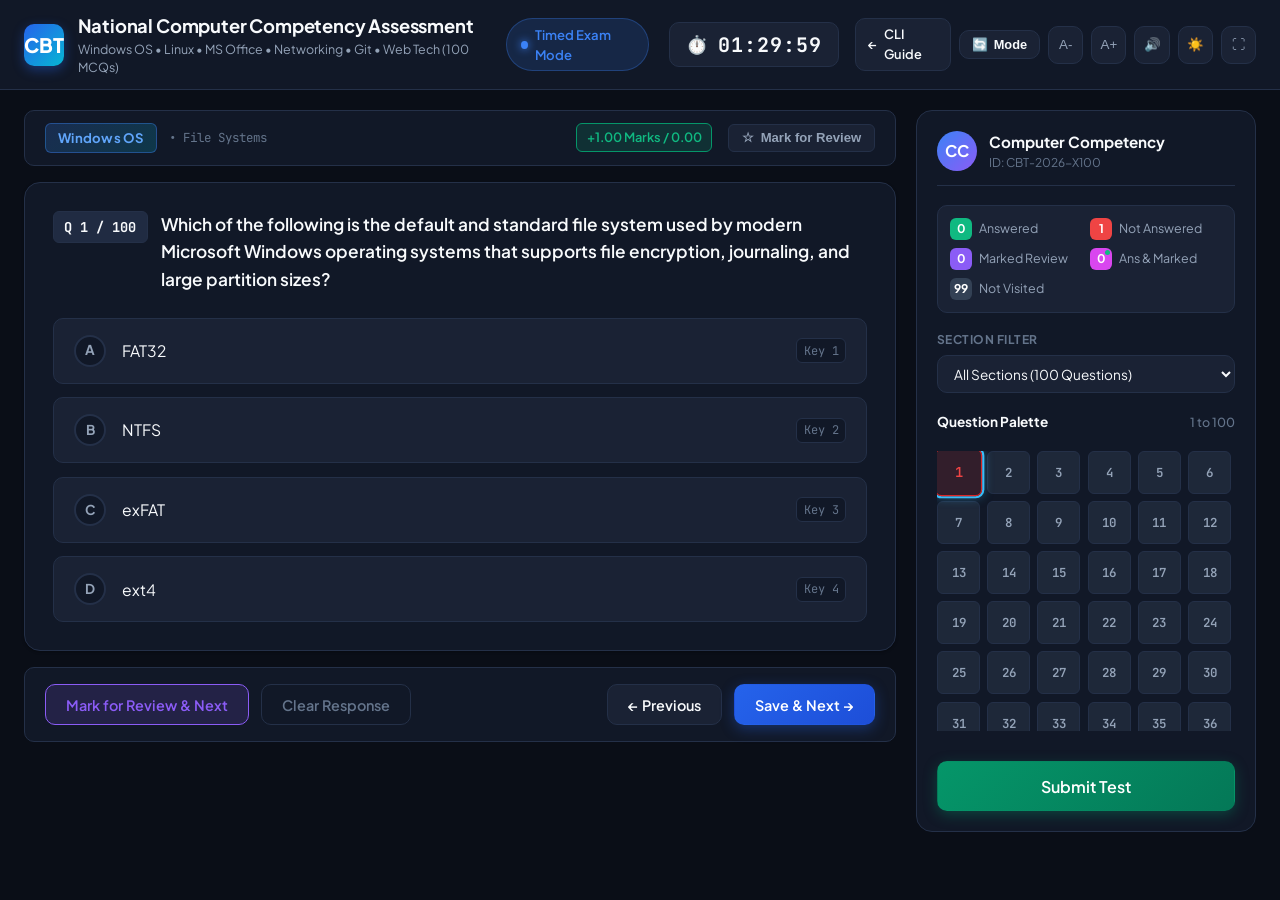
==== cbt/index.html @ 3894c810 "Add 100-MCQ Computer-Based Test (CBT) covering Windows, Linux, MS Office, Networking, Git, HTML & CS" ====
<!DOCTYPE html>
<html lang="en">
<head>
  <meta charset="UTF-8">
  <meta name="viewport" content="width=device-width, initial-scale=1.0">
  <meta name="description" content="Computer Based Test (CBT) Assessment covering Windows OS, Linux OS, MS Office (Word, Excel, PowerPoint), Internet Theory, Git, HTML, and CSS. 100 Comprehensive MCQs.">
  <meta name="keywords" content="Computer Based Test, CBT, Windows OS, Linux, MS Word, MS Excel, MS PowerPoint, Internet Theory, Git, HTML, CSS, Multiple Choice Questions">
  <title>National Computer Competency Assessment - 100 MCQ CBT</title>
  <link rel="stylesheet" href="styles.css">
</head>
<body>
  <div class="app-container">
    <!-- Top Examination Header -->
    <header class="cbt-header">
      <div class="brand-section">
        <div class="brand-logo" aria-hidden="true">CBT</div>
        <div class="brand-text">
          <h1>National Computer Competency Assessment</h1>
          <p>Windows OS • Linux • MS Office • Networking • Git • Web Tech (100 MCQs)</p>
        </div>
      </div>

      <div class="header-center-info">
        <div class="mode-badge" id="mode-badge">
          <span class="dot"></span>
          <span id="mode-badge-text">Timed Exam Mode</span>
        </div>

        <div class="timer-card" id="timer-card" title="Time Remaining">
          <span class="timer-icon" aria-hidden="true">⏱️</span>
          <span class="timer-digits" id="timer-display">01:30:00</span>
        </div>
      </div>

      <div class="header-controls">
        <a href="../" class="btn-sm-text" title="Return to Windows CLI Guide" style="text-decoration: none; color: inherit;">
          <span>←</span> CLI Guide
        </a>
        <button type="button" class="btn-sm-text" id="btn-toggle-mode" title="Switch between Timed Exam and Practice Mode">
          <span>🔄</span> Mode
        </button>
        <button type="button" class="btn-icon" id="btn-font-dec" title="Decrease Font Size" aria-label="Decrease Font Size">A-</button>
        <button type="button" class="btn-icon" id="btn-font-inc" title="Increase Font Size" aria-label="Increase Font Size">A+</button>
        <button type="button" class="btn-icon" id="btn-sound-toggle" title="Toggle Sound Feedback" aria-label="Toggle Sound Feedback">🔊</button>
        <button type="button" class="btn-icon" id="btn-theme-toggle" title="Toggle Dark/Light Theme" aria-label="Toggle Dark/Light Theme">☀️</button>
        <button type="button" class="btn-icon" id="btn-fullscreen" title="Toggle Fullscreen" aria-label="Toggle Fullscreen">⛶</button>
      </div>
    </header>

    <!-- Main Active Test Arena -->
    <main class="cbt-main-content">
      <!-- Left Column: Question Arena -->
      <section class="question-stage" id="question-stage" aria-label="Question Content">
        <!-- Question Meta Information Bar -->
        <div class="question-meta-bar">
          <div class="meta-left">
            <span class="category-tag" id="category-tag">Windows OS</span>
            <span class="subtopic-tag" id="subtopic-tag">• File Systems</span>
          </div>
          <div class="meta-right">
            <span class="marks-badge" id="marks-badge">+1.00 Marks / 0.00</span>
            <button type="button" class="btn-flag" id="btn-flag">
              <span>☆</span> Mark for Review
            </button>
          </div>
        </div>

        <!-- Question Content Card -->
        <article class="question-card">
          <div class="question-header">
            <span class="question-index-pill" id="question-number-tag">Q 1 / 100</span>
            <div class="question-text" id="question-text">
              Loading assessment question...
            </div>
          </div>

          <!-- Multiple Choice Options List -->
          <div class="options-list" id="options-container">
            <!-- Dynamic option items will be rendered here -->
          </div>

          <!-- Practice Mode Real-time Feedback & Explanation -->
          <div class="practice-explanation-card" id="practice-explanation-card">
            <div class="explanation-header">
              <h4><span>💡</span> Instant Solution & Analysis</h4>
            </div>
            <div class="explanation-body" id="practice-explanation-text"></div>
          </div>
        </article>

        <!-- Action Control Buttons -->
        <nav class="action-controls-bar" aria-label="Test Actions">
          <div class="action-left">
            <button type="button" class="btn btn-review" id="btn-review" title="Flag this question for later review and proceed to next">
              Mark for Review & Next
            </button>
            <button type="button" class="btn btn-clear" id="btn-clear" title="Clear your selected answer for this question">
              Clear Response
            </button>
          </div>

          <div class="action-right">
            <button type="button" class="btn btn-secondary" id="btn-prev" title="Go to previous question (Shortcut: P or Left Arrow)">
              ← Previous
            </button>
            <button type="button" class="btn btn-primary" id="btn-next" title="Save response and proceed to next question (Shortcut: Enter or N)">
              Save & Next →
            </button>
          </div>
        </nav>
      </section>

      <!-- Right Column: Navigation Palette & Question Matrix -->
      <aside class="sidebar-palette" aria-label="Question Navigation Matrix">
        <div class="palette-panel">
          <!-- Candidate Header -->
          <div class="candidate-card">
            <div class="candidate-avatar">CC</div>
            <div class="candidate-info">
              <h3>Computer Competency</h3>
              <p>ID: CBT-2026-X100</p>
            </div>
          </div>

          <!-- Legend Matrix -->
          <div class="legend-grid">
            <div class="legend-item">
              <span class="legend-badge answered" id="count-answered">0</span>
              <span>Answered</span>
            </div>
            <div class="legend-item">
              <span class="legend-badge not-answered" id="count-not-answered">0</span>
              <span>Not Answered</span>
            </div>
            <div class="legend-item">
              <span class="legend-badge marked" id="count-marked">0</span>
              <span>Marked Review</span>
            </div>
            <div class="legend-item">
              <span class="legend-badge marked-answered" id="count-marked-answered">0</span>
              <span>Ans & Marked</span>
            </div>
            <div class="legend-item" style="grid-column: span 2;">
              <span class="legend-badge not-visited" id="count-not-visited">100</span>
              <span>Not Visited</span>
            </div>
          </div>

          <!-- Category Filter Dropdown -->
          <div class="palette-filter-section">
            <label for="category-filter-select">Section Filter</label>
            <select id="category-filter-select" class="category-filter-select">
              <option value="ALL">All Sections (100 Questions)</option>
              <option value="Windows OS">Windows OS (12)</option>
              <option value="Linux OS">Linux OS (13)</option>
              <option value="MS Word">MS Word (8)</option>
              <option value="MS Excel">MS Excel (9)</option>
              <option value="MS PowerPoint">MS PowerPoint (8)</option>
              <option value="Internet Theory">Internet Theory & Networking (15)</option>
              <option value="Git">Git Version Control (15)</option>
              <option value="HTML">HTML (10)</option>
              <option value="CSS">CSS (10)</option>
            </select>
          </div>

          <!-- Question Grid Matrix Header -->
          <div class="palette-grid-header">
            <h4>Question Palette</h4>
            <span>1 to 100</span>
          </div>

          <!-- 100 Question Grid -->
          <div class="questions-matrix" id="questions-matrix" role="navigation" aria-label="Question Matrix">
            <!-- Buttons 1 to 100 generated by JavaScript -->
          </div>

          <!-- Final Submit Test Button -->
          <button type="button" class="btn btn-submit-exam" id="btn-submit-test">
            Submit Test
          </button>
        </div>
      </aside>
    </main>

    <!-- Confirmation Modal Before Final Submission -->
    <div class="modal-overlay" id="submit-modal" role="dialog" aria-modal="true" aria-labelledby="modal-title">
      <div class="modal-card">
        <div class="modal-header">
          <h2 id="modal-title">Confirm Final Submission</h2>
          <p>Please review your question tally before concluding the examination.</p>
        </div>

        <div class="modal-summary-grid">
          <div class="summary-stat-box">
            <span>Answered:</span>
            <strong style="color: var(--status-answered);" id="modal-answered">0</strong>
          </div>
          <div class="summary-stat-box">
            <span>Not Answered:</span>
            <strong style="color: var(--status-not-answered);" id="modal-not-answered">0</strong>
          </div>
          <div class="summary-stat-box">
            <span>Marked for Review:</span>
            <strong style="color: var(--status-marked);" id="modal-marked">0</strong>
          </div>
          <div class="summary-stat-box">
            <span>Not Visited:</span>
            <strong style="color: var(--text-muted);" id="modal-not-visited">0</strong>
          </div>
        </div>

        <p style="font-size: 0.85rem; color: var(--text-secondary);">
          Once submitted, your responses will be evaluated and an instant scorecard along with complete solutions will be generated.
        </p>

        <div class="modal-actions">
          <button type="button" class="btn btn-secondary" id="btn-cancel-submit">Return to Test</button>
          <button type="button" class="btn btn-primary" id="btn-confirm-submit">Confirm & Submit</button>
        </div>
      </div>
    </div>

    <!-- Post-Submission Results & Detailed Analytics View -->
    <section class="results-container" id="results-container" aria-label="Examination Results">
      <!-- Top Hero Score Card -->
      <div class="score-hero-card">
        <div class="score-left">
          <h2>Examination Performance Report</h2>
          <p style="color: var(--text-secondary); margin-top: 0.25rem;">
            Computer Competency 100-Question Standard Assessment
          </p>
          <span class="score-badge-status pass" id="score-badge">PASSED</span>
        </div>
        <div class="score-display-radial">
          <span class="score-number" id="score-number">0</span>
          <span class="score-total">OUT OF 100</span>
        </div>
      </div>

      <!-- Quick Metrics Grid -->
      <div class="metrics-row">
        <div class="metric-card">
          <span class="metric-label">Accuracy Rate</span>
          <span class="metric-val" id="accuracy-val">0%</span>
        </div>
        <div class="metric-card">
          <span class="metric-label">Total Attempted</span>
          <span class="metric-val" id="attempted-val">0 / 100</span>
        </div>
        <div class="metric-card">
          <span class="metric-label">Time Elapsed</span>
          <span class="metric-val" id="time-spent-val">00m 00s</span>
        </div>
        <div class="metric-card">
          <span class="metric-label">Passing Standard</span>
          <span class="metric-val" style="color: var(--status-answered);">60% (60 Marks)</span>
        </div>
      </div>

      <!-- Category Performance Breakdown -->
      <div class="category-breakdown-card">
        <h3 class="section-title">Topic-Wise Proficiency Breakdown</h3>
        <div class="categories-bar-list" id="category-progress-list">
          <!-- Dynamic category bars -->
        </div>
      </div>

      <!-- Detailed Review of All 100 Questions -->
      <div class="review-arena">
        <div class="review-toolbar">
          <h3 class="section-title">Comprehensive Question Analysis & Answer Key</h3>
          <div class="review-filters">
            <button type="button" class="filter-chip active" data-filter="ALL">All (100)</button>
            <button type="button" class="filter-chip" data-filter="CORRECT">Correct</button>
            <button type="button" class="filter-chip" data-filter="INCORRECT">Incorrect</button>
            <button type="button" class="filter-chip" data-filter="UNATTEMPTED">Unattempted</button>
            <button type="button" class="filter-chip" data-filter="FLAGGED">Flagged</button>
          </div>
        </div>

        <div style="display: flex; gap: 0.75rem; flex-wrap: wrap;">
          <button type="button" class="btn btn-primary" id="btn-print-report">
            <span>🖨️</span> Print / Save PDF Scorecard
          </button>
          <button type="button" class="btn btn-secondary" id="btn-export-json">
            <span>📥</span> Export Results JSON
          </button>
          <button type="button" class="btn btn-secondary" id="btn-retake">
            <span>🔄</span> Retake Test
          </button>
        </div>

        <!-- Rendered list of review cards -->
        <div style="display: flex; flex-direction: column; gap: 1rem;" id="review-list"></div>
      </div>
    </section>
  </div>

  <!-- Load Questions Dataset and App Engine -->
  <script src="questions.js"></script>
  <script src="app.js"></script>
</body>
</html>
---- cbt/styles.css ----
/* =====================================================================
   Computer-Based Test (CBT) Engine - Comprehensive Design System
   Modern Sleek Aesthetic (Dark Mode Default + High Contrast Light Mode)
   ===================================================================== */

@import url('https://fonts.googleapis.com/css2?family=Plus+Jakarta+Sans:wght@400;500;600;700;800&family=JetBrains+Mono:wght@400;500;600&display=swap');

:root {
  /* Color Palette - Premium Slate & Electric Cyan / Indigo */
  --bg-primary: #0a0e17;
  --bg-secondary: #111827;
  --bg-tertiary: #1a2234;
  --bg-elevated: #202b42;
  --bg-card: rgba(22, 31, 48, 0.75);
  
  --border-subtle: #243048;
  --border-focus: #3b82f6;
  --border-active: #60a5fa;

  --text-primary: #f8fafc;
  --text-secondary: #94a3b8;
  --text-muted: #64748b;

  --accent-primary: #3b82f6;
  --accent-primary-hover: #2563eb;
  --accent-primary-light: rgba(59, 130, 246, 0.15);

  --accent-cyan: #06b6d4;
  --accent-cyan-light: rgba(6, 182, 212, 0.15);

  /* Status Colors (CBT Standard Matrix) */
  --status-answered: #10b981;
  --status-answered-bg: rgba(16, 185, 129, 0.15);
  --status-answered-border: #059669;

  --status-not-answered: #ef4444;
  --status-not-answered-bg: rgba(239, 68, 68, 0.15);
  --status-not-answered-border: #dc2626;

  --status-marked: #8b5cf6;
  --status-marked-bg: rgba(139, 92, 246, 0.15);
  --status-marked-border: #7c3aed;

  --status-marked-answered: #d946ef;
  --status-marked-answered-bg: rgba(217, 70, 239, 0.15);

  --status-not-visited: #334155;
  --status-not-visited-bg: rgba(51, 65, 85, 0.4);

  --font-main: 'Plus Jakarta Sans', -apple-system, BlinkMacSystemFont, 'Segoe UI', Roboto, sans-serif;
  --font-mono: 'JetBrains Mono', monospace;

  --shadow-sm: 0 1px 3px rgba(0, 0, 0, 0.3);
  --shadow-md: 0 4px 12px rgba(0, 0, 0, 0.4);
  --shadow-lg: 0 12px 30px rgba(0, 0, 0, 0.5);
  --shadow-glow: 0 0 20px rgba(59, 130, 246, 0.35);

  --radius-sm: 6px;
  --radius-md: 10px;
  --radius-lg: 16px;
  --radius-full: 9999px;
  
  --transition: all 0.2s cubic-bezier(0.16, 1, 0.3, 1);
  --font-scale: 1;
}

/* Light Theme Variables */
body.light-theme {
  --bg-primary: #f8fafc;
  --bg-secondary: #ffffff;
  --bg-tertiary: #f1f5f9;
  --bg-elevated: #e2e8f0;
  --bg-card: rgba(255, 255, 255, 0.88);
  
  --border-subtle: #cbd5e1;
  --border-focus: #2563eb;
  --border-active: #1d4ed8;

  --text-primary: #0f172a;
  --text-secondary: #475569;
  --text-muted: #64748b;

  --accent-primary: #2563eb;
  --accent-primary-hover: #1d4ed8;
  --accent-primary-light: rgba(37, 99, 235, 0.1);

  --status-answered: #059669;
  --status-answered-bg: #d1fae5;
  --status-answered-border: #10b981;

  --status-not-answered: #dc2626;
  --status-not-answered-bg: #fee2e2;
  --status-not-answered-border: #ef4444;

  --status-marked: #7c3aed;
  --status-marked-bg: #ede9fe;
  --status-marked-border: #8b5cf6;

  --status-marked-answered: #c026d3;
  --status-marked-answered-bg: #fae8ff;

  --status-not-visited: #94a3b8;
  --status-not-visited-bg: #e2e8f0;

  --shadow-sm: 0 1px 3px rgba(0, 0, 0, 0.08);
  --shadow-md: 0 4px 12px rgba(0, 0, 0, 0.08);
  --shadow-lg: 0 12px 30px rgba(0, 0, 0, 0.12);
  --shadow-glow: 0 0 20px rgba(37, 99, 235, 0.15);
}

/* Base Styles */
* {
  box-sizing: border-box;
  margin: 0;
  padding: 0;
  -webkit-font-smoothing: antialiased;
}

body {
  font-family: var(--font-main);
  background-color: var(--bg-primary);
  color: var(--text-primary);
  min-height: 100vh;
  display: flex;
  flex-direction: column;
  line-height: 1.5;
  overflow-x: hidden;
  transition: background-color 0.3s ease, color 0.3s ease;
}

/* Container */
.app-container {
  display: flex;
  flex-direction: column;
  min-height: 100vh;
}

/* Header */
.cbt-header {
  position: sticky;
  top: 0;
  z-index: 100;
  background-color: var(--bg-secondary);
  border-bottom: 1px solid var(--border-subtle);
  backdrop-filter: blur(12px);
  padding: 0.75rem 1.5rem;
  display: flex;
  justify-content: space-between;
  align-items: center;
  gap: 1rem;
}

.brand-section {
  display: flex;
  align-items: center;
  gap: 0.85rem;
}

.brand-logo {
  width: 42px;
  height: 42px;
  border-radius: var(--radius-md);
  background: linear-gradient(135deg, #2563eb, #06b6d4);
  display: flex;
  align-items: center;
  justify-content: center;
  color: #fff;
  font-weight: 800;
  font-size: 1.25rem;
  box-shadow: 0 4px 12px rgba(37, 99, 235, 0.4);
}

.brand-text h1 {
  font-size: 1.15rem;
  font-weight: 700;
  color: var(--text-primary);
  letter-spacing: -0.01em;
}

.brand-text p {
  font-size: 0.78rem;
  color: var(--text-secondary);
}

.header-center-info {
  display: flex;
  align-items: center;
  gap: 1.25rem;
}

.mode-badge {
  display: inline-flex;
  align-items: center;
  gap: 0.45rem;
  background-color: var(--accent-primary-light);
  color: var(--accent-primary);
  padding: 0.35rem 0.85rem;
  border-radius: var(--radius-full);
  font-size: 0.82rem;
  font-weight: 600;
  border: 1px solid rgba(59, 130, 246, 0.3);
}

.mode-badge .dot {
  width: 8px;
  height: 8px;
  border-radius: 50%;
  background-color: var(--accent-primary);
  box-shadow: 0 0 8px var(--accent-primary);
  animation: pulse-dot 2s infinite ease-in-out;
}

@keyframes pulse-dot {
  0%, 100% { opacity: 1; transform: scale(1); }
  50% { opacity: 0.4; transform: scale(0.85); }
}

.timer-card {
  display: flex;
  align-items: center;
  gap: 0.65rem;
  background-color: var(--bg-tertiary);
  border: 1px solid var(--border-subtle);
  padding: 0.4rem 1rem;
  border-radius: var(--radius-md);
}

.timer-card.warning {
  border-color: #ef4444;
  background-color: rgba(239, 68, 68, 0.15);
  animation: pulse-border 1.5s infinite;
}

@keyframes pulse-border {
  0%, 100% { border-color: #ef4444; }
  50% { border-color: transparent; }
}

.timer-icon {
  font-size: 1.1rem;
}

.timer-digits {
  font-family: var(--font-mono);
  font-size: 1.25rem;
  font-weight: 700;
  letter-spacing: 0.05em;
  color: var(--text-primary);
}

.timer-card.warning .timer-digits {
  color: #f87171;
}

.header-controls {
  display: flex;
  align-items: center;
  gap: 0.5rem;
}

.btn-icon {
  width: 38px;
  height: 38px;
  border-radius: var(--radius-md);
  border: 1px solid var(--border-subtle);
  background-color: var(--bg-tertiary);
  color: var(--text-secondary);
  display: flex;
  align-items: center;
  justify-content: center;
  cursor: pointer;
  transition: var(--transition);
}

.btn-icon:hover {
  background-color: var(--bg-elevated);
  color: var(--text-primary);
  border-color: var(--border-focus);
}

.btn-sm-text {
  padding: 0.4rem 0.75rem;
  border-radius: var(--radius-md);
  border: 1px solid var(--border-subtle);
  background-color: var(--bg-tertiary);
  color: var(--text-primary);
  font-size: 0.8rem;
  font-weight: 600;
  cursor: pointer;
  display: inline-flex;
  align-items: center;
  gap: 0.35rem;
  transition: var(--transition);
}

.btn-sm-text:hover {
  background-color: var(--bg-elevated);
  border-color: var(--border-focus);
}

/* Main CBT Layout Grid */
.cbt-main-content {
  flex: 1;
  display: grid;
  grid-template-columns: 1fr 340px;
  gap: 1.25rem;
  padding: 1.25rem 1.5rem;
  max-width: 1700px;
  width: 100%;
  margin: 0 auto;
}

/* Central Stage - Question Arena */
.question-stage {
  display: flex;
  flex-direction: column;
  gap: 1rem;
}

/* Top Meta Bar */
.question-meta-bar {
  display: flex;
  align-items: center;
  justify-content: space-between;
  background-color: var(--bg-secondary);
  border: 1px solid var(--border-subtle);
  border-radius: var(--radius-md);
  padding: 0.75rem 1.25rem;
}

.meta-left {
  display: flex;
  align-items: center;
  gap: 0.75rem;
}

.category-tag {
  background: linear-gradient(135deg, rgba(59, 130, 246, 0.2), rgba(6, 182, 212, 0.2));
  border: 1px solid rgba(59, 130, 246, 0.4);
  color: #60a5fa;
  font-size: 0.82rem;
  font-weight: 700;
  padding: 0.25rem 0.75rem;
  border-radius: var(--radius-sm);
  letter-spacing: 0.02em;
}

.subtopic-tag {
  font-size: 0.78rem;
  color: var(--text-muted);
  font-family: var(--font-mono);
}

.meta-right {
  display: flex;
  align-items: center;
  gap: 1rem;
}

.marks-badge {
  font-size: 0.8rem;
  font-weight: 600;
  color: var(--status-answered);
  background-color: var(--status-answered-bg);
  padding: 0.25rem 0.6rem;
  border-radius: var(--radius-sm);
  border: 1px solid var(--status-answered-border);
}

.btn-flag {
  display: inline-flex;
  align-items: center;
  gap: 0.4rem;
  font-size: 0.82rem;
  font-weight: 600;
  padding: 0.35rem 0.8rem;
  border-radius: var(--radius-sm);
  border: 1px solid var(--border-subtle);
  background-color: var(--bg-tertiary);
  color: var(--text-secondary);
  cursor: pointer;
  transition: var(--transition);
}

.btn-flag:hover {
  background-color: var(--bg-elevated);
  color: var(--text-primary);
}

.btn-flag.active {
  background-color: var(--status-marked-bg);
  color: var(--status-marked);
  border-color: var(--status-marked);
}

/* Question Content Card */
.question-card {
  background-color: var(--bg-secondary);
  border: 1px solid var(--border-subtle);
  border-radius: var(--radius-lg);
  padding: 1.75rem;
  display: flex;
  flex-direction: column;
  gap: 1.5rem;
  box-shadow: var(--shadow-sm);
}

.question-header {
  display: flex;
  align-items: flex-start;
  gap: 0.85rem;
}

.question-index-pill {
  font-family: var(--font-mono);
  font-size: 0.85rem;
  font-weight: 700;
  padding: 0.3rem 0.65rem;
  background-color: var(--bg-elevated);
  color: var(--text-primary);
  border-radius: var(--radius-sm);
  border: 1px solid var(--border-subtle);
  white-space: nowrap;
}

.question-text {
  font-size: calc(1.08rem * var(--font-scale));
  font-weight: 600;
  color: var(--text-primary);
  line-height: 1.6;
}

/* Options Matrix */
.options-list {
  display: flex;
  flex-direction: column;
  gap: 0.85rem;
}

.option-item {
  display: flex;
  align-items: center;
  gap: 1rem;
  padding: 1rem 1.25rem;
  background-color: var(--bg-tertiary);
  border: 1.5px solid var(--border-subtle);
  border-radius: var(--radius-md);
  cursor: pointer;
  transition: var(--transition);
  position: relative;
  user-select: none;
}

.option-item:hover {
  background-color: var(--bg-elevated);
  border-color: var(--accent-primary);
  transform: translateY(-1px);
}

.option-item.selected {
  background-color: var(--accent-primary-light);
  border-color: var(--accent-primary);
  box-shadow: 0 0 0 1px var(--accent-primary);
}

.option-marker {
  width: 32px;
  height: 32px;
  border-radius: 50%;
  border: 2px solid var(--border-subtle);
  display: flex;
  align-items: center;
  justify-content: center;
  font-size: 0.85rem;
  font-weight: 700;
  color: var(--text-secondary);
  background-color: var(--bg-secondary);
  transition: var(--transition);
  flex-shrink: 0;
}

.option-item:hover .option-marker {
  border-color: var(--accent-primary);
  color: var(--accent-primary);
}

.option-item.selected .option-marker {
  background-color: var(--accent-primary);
  border-color: var(--accent-primary);
  color: #ffffff;
}

.option-label-text {
  font-size: calc(0.98rem * var(--font-scale));
  color: var(--text-primary);
  line-height: 1.5;
  flex: 1;
}

.option-key-hint {
  font-family: var(--font-mono);
  font-size: 0.75rem;
  color: var(--text-muted);
  border: 1px solid var(--border-subtle);
  padding: 0.15rem 0.4rem;
  border-radius: var(--radius-sm);
  background-color: var(--bg-secondary);
}

/* Practice Mode Explanation Box */
.practice-explanation-card {
  margin-top: 0.5rem;
  padding: 1.25rem;
  border-radius: var(--radius-md);
  background-color: var(--bg-tertiary);
  border: 1px solid var(--border-subtle);
  display: none;
}

.practice-explanation-card.active {
  display: block;
  animation: fadeIn 0.3s ease;
}

@keyframes fadeIn {
  from { opacity: 0; transform: translateY(6px); }
  to { opacity: 1; transform: translateY(0); }
}

.explanation-header {
  display: flex;
  align-items: center;
  justify-content: space-between;
  margin-bottom: 0.65rem;
}

.explanation-header h4 {
  font-size: 0.95rem;
  font-weight: 700;
  display: flex;
  align-items: center;
  gap: 0.45rem;
}

.explanation-header .correct-indicator {
  color: var(--status-answered);
}

.explanation-body {
  font-size: 0.9rem;
  color: var(--text-secondary);
  line-height: 1.6;
}

/* Action Control Bar */
.action-controls-bar {
  display: flex;
  align-items: center;
  justify-content: space-between;
  background-color: var(--bg-secondary);
  border: 1px solid var(--border-subtle);
  border-radius: var(--radius-md);
  padding: 1rem 1.25rem;
  gap: 1rem;
  flex-wrap: wrap;
}

.action-left {
  display: flex;
  gap: 0.75rem;
}

.action-right {
  display: flex;
  gap: 0.75rem;
}

.btn {
  display: inline-flex;
  align-items: center;
  justify-content: center;
  gap: 0.5rem;
  font-family: var(--font-main);
  font-size: 0.9rem;
  font-weight: 600;
  padding: 0.65rem 1.25rem;
  border-radius: var(--radius-md);
  cursor: pointer;
  transition: var(--transition);
  border: 1px solid transparent;
  user-select: none;
}

.btn-secondary {
  background-color: var(--bg-tertiary);
  border-color: var(--border-subtle);
  color: var(--text-primary);
}

.btn-secondary:hover {
  background-color: var(--bg-elevated);
  border-color: var(--border-focus);
}

.btn-review {
  background-color: var(--status-marked-bg);
  border-color: var(--status-marked);
  color: var(--status-marked);
}

.btn-review:hover {
  background-color: var(--status-marked);
  color: #fff;
}

.btn-clear {
  background-color: transparent;
  border-color: var(--border-subtle);
  color: var(--text-muted);
}

.btn-clear:hover {
  color: #ef4444;
  border-color: #ef4444;
  background-color: rgba(239, 68, 68, 0.1);
}

.btn-primary {
  background: linear-gradient(135deg, #2563eb, #1d4ed8);
  color: #ffffff;
  box-shadow: 0 4px 14px rgba(37, 99, 235, 0.35);
}

.btn-primary:hover {
  background: linear-gradient(135deg, #1d4ed8, #1e40af);
  box-shadow: 0 6px 18px rgba(37, 99, 235, 0.45);
  transform: translateY(-1px);
}

.btn-submit-exam {
  background: linear-gradient(135deg, #059669, #047857);
  color: #ffffff;
  box-shadow: 0 4px 14px rgba(5, 150, 105, 0.35);
  width: 100%;
  padding: 0.85rem;
  font-size: 1rem;
  margin-top: 0.75rem;
}

.btn-submit-exam:hover {
  background: linear-gradient(135deg, #047857, #065f46);
  transform: translateY(-1px);
  box-shadow: 0 6px 20px rgba(5, 150, 105, 0.45);
}

/* =====================================================================
   Right Sidebar: Question Palette & Tally Matrix
   ===================================================================== */
.sidebar-palette {
  display: flex;
  flex-direction: column;
  gap: 1rem;
}

.palette-panel {
  background-color: var(--bg-secondary);
  border: 1px solid var(--border-subtle);
  border-radius: var(--radius-lg);
  padding: 1.25rem;
  display: flex;
  flex-direction: column;
  gap: 1.15rem;
  position: sticky;
  top: 5rem;
  max-height: calc(100vh - 6.5rem);
  overflow-y: auto;
}

/* Custom Scrollbar */
.palette-panel::-webkit-scrollbar {
  width: 6px;
}
.palette-panel::-webkit-scrollbar-thumb {
  background-color: var(--border-subtle);
  border-radius: var(--radius-full);
}

.candidate-card {
  display: flex;
  align-items: center;
  gap: 0.75rem;
  padding-bottom: 0.85rem;
  border-bottom: 1px solid var(--border-subtle);
}

.candidate-avatar {
  width: 40px;
  height: 40px;
  border-radius: 50%;
  background: linear-gradient(135deg, #3b82f6, #8b5cf6);
  display: flex;
  align-items: center;
  justify-content: center;
  font-weight: 700;
  color: #fff;
  font-size: 1rem;
}

.candidate-info h3 {
  font-size: 0.95rem;
  font-weight: 700;
  color: var(--text-primary);
}

.candidate-info p {
  font-size: 0.75rem;
  color: var(--text-muted);
}

/* Legend Summary Matrix */
.legend-grid {
  display: grid;
  grid-template-columns: 1fr 1fr;
  gap: 0.5rem;
  font-size: 0.78rem;
  padding: 0.75rem;
  background-color: var(--bg-tertiary);
  border-radius: var(--radius-md);
  border: 1px solid var(--border-subtle);
}

.legend-item {
  display: flex;
  align-items: center;
  gap: 0.45rem;
  color: var(--text-secondary);
}

.legend-badge {
  width: 22px;
  height: 22px;
  border-radius: var(--radius-sm);
  display: flex;
  align-items: center;
  justify-content: center;
  font-size: 0.75rem;
  font-weight: 700;
  color: #fff;
  flex-shrink: 0;
}

.legend-badge.answered {
  background-color: var(--status-answered);
}

.legend-badge.not-answered {
  background-color: var(--status-not-answered);
}

.legend-badge.marked {
  background-color: var(--status-marked);
}

.legend-badge.marked-answered {
  background-color: var(--status-marked-answered);
  position: relative;
}
.legend-badge.marked-answered::after {
  content: '';
  position: absolute;
  top: 2px;
  right: 2px;
  width: 5px;
  height: 5px;
  border-radius: 50%;
  background-color: #10b981;
}

.legend-badge.not-visited {
  background-color: var(--status-not-visited);
}

/* Category Filter Dropdown */
.palette-filter-section {
  display: flex;
  flex-direction: column;
  gap: 0.35rem;
}

.palette-filter-section label {
  font-size: 0.75rem;
  font-weight: 700;
  color: var(--text-muted);
  text-transform: uppercase;
  letter-spacing: 0.04em;
}

.category-filter-select {
  width: 100%;
  padding: 0.55rem 0.75rem;
  background-color: var(--bg-tertiary);
  border: 1px solid var(--border-subtle);
  border-radius: var(--radius-md);
  color: var(--text-primary);
  font-family: var(--font-main);
  font-size: 0.85rem;
  outline: none;
  cursor: pointer;
  transition: var(--transition);
}

.category-filter-select:focus {
  border-color: var(--accent-primary);
}

/* 100 Questions Matrix Grid */
.palette-grid-header {
  display: flex;
  align-items: center;
  justify-content: space-between;
  font-size: 0.85rem;
  font-weight: 700;
  color: var(--text-primary);
}

.palette-grid-header span {
  font-size: 0.78rem;
  color: var(--text-muted);
  font-weight: 500;
}

.questions-matrix {
  display: grid;
  grid-template-columns: repeat(6, 1fr);
  gap: 0.45rem;
  max-height: 280px;
  overflow-y: auto;
  padding-right: 0.25rem;
}

.matrix-btn {
  aspect-ratio: 1;
  display: flex;
  align-items: center;
  justify-content: center;
  font-family: var(--font-mono);
  font-size: 0.78rem;
  font-weight: 600;
  border-radius: var(--radius-sm);
  border: 1px solid transparent;
  cursor: pointer;
  transition: var(--transition);
  position: relative;
  user-select: none;
}

.matrix-btn.not-visited {
  background-color: var(--status-not-visited-bg);
  color: var(--text-secondary);
  border-color: var(--border-subtle);
}

.matrix-btn.not-answered {
  background-color: var(--status-not-answered-bg);
  color: var(--status-not-answered);
  border-color: var(--status-not-answered-border);
}

.matrix-btn.answered {
  background-color: var(--status-answered);
  color: #ffffff;
  border-color: var(--status-answered-border);
}

.matrix-btn.marked {
  background-color: var(--status-marked);
  color: #ffffff;
  border-color: var(--status-marked-border);
}

.matrix-btn.marked-answered {
  background-color: var(--status-marked-answered);
  color: #ffffff;
  border-color: var(--status-marked-border);
}

.matrix-btn.marked-answered::after {
  content: '';
  position: absolute;
  top: 3px;
  right: 3px;
  width: 6px;
  height: 6px;
  border-radius: 50%;
  background-color: #34d399;
  border: 1px solid #ffffff;
}

.matrix-btn.current {
  box-shadow: 0 0 0 2px #38bdf8, 0 0 10px rgba(56, 189, 248, 0.6);
  transform: scale(1.1);
  z-index: 2;
}

.matrix-btn:hover {
  transform: scale(1.08);
}

/* =====================================================================
   Modal Windows (Submit Confirmation & General Alert)
   ===================================================================== */
.modal-overlay {
  position: fixed;
  inset: 0;
  background-color: rgba(0, 0, 0, 0.75);
  backdrop-filter: blur(8px);
  z-index: 1000;
  display: none;
  align-items: center;
  justify-content: center;
  padding: 1rem;
}

.modal-overlay.active {
  display: flex;
  animation: modalFadeIn 0.25s cubic-bezier(0.16, 1, 0.3, 1);
}

@keyframes modalFadeIn {
  from { opacity: 0; transform: scale(0.95); }
  to { opacity: 1; transform: scale(1); }
}

.modal-card {
  background-color: var(--bg-secondary);
  border: 1px solid var(--border-subtle);
  border-radius: var(--radius-lg);
  max-width: 520px;
  width: 100%;
  padding: 2rem;
  box-shadow: var(--shadow-lg);
  display: flex;
  flex-direction: column;
  gap: 1.25rem;
}

.modal-header h2 {
  font-size: 1.35rem;
  font-weight: 700;
  color: var(--text-primary);
}

.modal-header p {
  font-size: 0.88rem;
  color: var(--text-secondary);
  margin-top: 0.35rem;
}

.modal-summary-grid {
  display: grid;
  grid-template-columns: repeat(2, 1fr);
  gap: 0.75rem;
  background-color: var(--bg-tertiary);
  border-radius: var(--radius-md);
  padding: 1rem;
  border: 1px solid var(--border-subtle);
}

.summary-stat-box {
  display: flex;
  align-items: center;
  justify-content: space-between;
  padding: 0.5rem 0.75rem;
  background-color: var(--bg-secondary);
  border-radius: var(--radius-sm);
}

.summary-stat-box span {
  font-size: 0.82rem;
  color: var(--text-secondary);
}

.summary-stat-box strong {
  font-family: var(--font-mono);
  font-size: 1.1rem;
}

.modal-actions {
  display: flex;
  justify-content: flex-end;
  gap: 0.75rem;
  margin-top: 0.5rem;
}

/* =====================================================================
   Results & Review Screen
   ===================================================================== */
.results-container {
  display: none;
  max-width: 1300px;
  width: 100%;
  margin: 2rem auto;
  padding: 0 1.5rem 4rem;
  flex-direction: column;
  gap: 2rem;
}

.results-container.active {
  display: flex;
  animation: fadeIn 0.4s ease;
}

.score-hero-card {
  background: linear-gradient(135deg, rgba(30, 41, 59, 0.9), rgba(15, 23, 42, 0.95));
  border: 1px solid var(--border-subtle);
  border-radius: var(--radius-lg);
  padding: 2.5rem;
  display: flex;
  align-items: center;
  justify-content: space-between;
  gap: 2rem;
  box-shadow: var(--shadow-lg);
  position: relative;
  overflow: hidden;
}

.score-hero-card::before {
  content: '';
  position: absolute;
  top: -50%;
  right: -20%;
  width: 400px;
  height: 400px;
  background: radial-gradient(circle, rgba(59, 130, 246, 0.15), transparent 70%);
  pointer-events: none;
}

.score-left h2 {
  font-size: 2rem;
  font-weight: 800;
  letter-spacing: -0.02em;
}

.score-badge-status {
  display: inline-block;
  margin-top: 0.5rem;
  padding: 0.35rem 1rem;
  border-radius: var(--radius-full);
  font-size: 0.9rem;
  font-weight: 700;
}

.score-badge-status.pass {
  background-color: var(--status-answered-bg);
  color: var(--status-answered);
  border: 1px solid var(--status-answered-border);
}

.score-badge-status.fail {
  background-color: var(--status-not-answered-bg);
  color: var(--status-not-answered);
  border: 1px solid var(--status-not-answered-border);
}

.score-display-radial {
  display: flex;
  flex-direction: column;
  align-items: center;
  justify-content: center;
  background-color: var(--bg-tertiary);
  width: 150px;
  height: 150px;
  border-radius: 50%;
  border: 4px solid var(--accent-primary);
  box-shadow: 0 0 25px rgba(59, 130, 246, 0.35);
}

.score-display-radial .score-number {
  font-family: var(--font-mono);
  font-size: 2.5rem;
  font-weight: 800;
  line-height: 1;
  color: var(--text-primary);
}

.score-display-radial .score-total {
  font-size: 0.85rem;
  color: var(--text-muted);
  font-weight: 600;
}

.metrics-row {
  display: grid;
  grid-template-columns: repeat(auto-fit, minmax(200px, 1fr));
  gap: 1rem;
}

.metric-card {
  background-color: var(--bg-secondary);
  border: 1px solid var(--border-subtle);
  border-radius: var(--radius-md);
  padding: 1.25rem;
  display: flex;
  flex-direction: column;
  gap: 0.35rem;
}

.metric-label {
  font-size: 0.8rem;
  color: var(--text-muted);
  font-weight: 600;
  text-transform: uppercase;
}

.metric-val {
  font-family: var(--font-mono);
  font-size: 1.5rem;
  font-weight: 700;
  color: var(--text-primary);
}

/* Category Performance Breakdown Section */
.category-breakdown-card {
  background-color: var(--bg-secondary);
  border: 1px solid var(--border-subtle);
  border-radius: var(--radius-lg);
  padding: 1.75rem;
  display: flex;
  flex-direction: column;
  gap: 1.25rem;
}

.section-title {
  font-size: 1.2rem;
  font-weight: 700;
}

.categories-bar-list {
  display: flex;
  flex-direction: column;
  gap: 1rem;
}

.category-bar-row {
  display: flex;
  flex-direction: column;
  gap: 0.35rem;
}

.category-bar-header {
  display: flex;
  justify-content: space-between;
  font-size: 0.88rem;
  font-weight: 600;
}

.category-progress-track {
  width: 100%;
  height: 10px;
  background-color: var(--bg-elevated);
  border-radius: var(--radius-full);
  overflow: hidden;
}

.category-progress-fill {
  height: 100%;
  background: linear-gradient(90deg, #3b82f6, #06b6d4);
  border-radius: var(--radius-full);
  transition: width 0.8s cubic-bezier(0.16, 1, 0.3, 1);
}

/* Review Questions Arena */
.review-arena {
  display: flex;
  flex-direction: column;
  gap: 1.25rem;
}

.review-toolbar {
  display: flex;
  align-items: center;
  justify-content: space-between;
  flex-wrap: wrap;
  gap: 1rem;
  padding: 1rem 1.25rem;
  background-color: var(--bg-secondary);
  border: 1px solid var(--border-subtle);
  border-radius: var(--radius-md);
}

.review-filters {
  display: flex;
  gap: 0.5rem;
  flex-wrap: wrap;
}

.filter-chip {
  padding: 0.4rem 0.85rem;
  border-radius: var(--radius-full);
  font-size: 0.82rem;
  font-weight: 600;
  background-color: var(--bg-tertiary);
  border: 1px solid var(--border-subtle);
  color: var(--text-secondary);
  cursor: pointer;
  transition: var(--transition);
}

.filter-chip:hover {
  background-color: var(--bg-elevated);
  color: var(--text-primary);
}

.filter-chip.active {
  background-color: var(--accent-primary);
  border-color: var(--accent-primary);
  color: #fff;
}

.review-card {
  background-color: var(--bg-secondary);
  border: 1px solid var(--border-subtle);
  border-radius: var(--radius-lg);
  padding: 1.5rem;
  display: flex;
  flex-direction: column;
  gap: 1.15rem;
}

.review-card.correct-card {
  border-left: 4px solid var(--status-answered);
}

.review-card.incorrect-card {
  border-left: 4px solid var(--status-not-answered);
}

.review-card.unanswered-card {
  border-left: 4px solid var(--status-not-visited);
}

.review-option {
  padding: 0.75rem 1rem;
  border-radius: var(--radius-sm);
  background-color: var(--bg-tertiary);
  border: 1px solid var(--border-subtle);
  display: flex;
  align-items: center;
  gap: 0.75rem;
  font-size: 0.9rem;
}

.review-option.is-user-selected {
  border-color: #ef4444;
  background-color: rgba(239, 68, 68, 0.12);
}

.review-option.is-correct {
  border-color: #10b981;
  background-color: rgba(16, 185, 129, 0.15);
  font-weight: 600;
}

.review-explanation {
  background-color: var(--bg-tertiary);
  padding: 1rem;
  border-radius: var(--radius-md);
  border: 1px solid var(--border-subtle);
  font-size: 0.88rem;
  color: var(--text-secondary);
  line-height: 1.6;
}

/* =====================================================================
   Print Styles for PDF Export
   ===================================================================== */
@media print {
  body {
    background-color: #ffffff !important;
    color: #000000 !important;
  }
  .cbt-header,
  .action-controls-bar,
  .palette-panel,
  .review-toolbar,
  .modal-overlay,
  .btn-submit-exam,
  .btn {
    display: none !important;
  }
  .results-container {
    display: flex !important;
    padding: 0 !important;
  }
  .score-hero-card,
  .metric-card,
  .category-breakdown-card,
  .review-card {
    border: 1px solid #ccc !important;
    background: #fff !important;
    color: #000 !important;
    page-break-inside: avoid;
    box-shadow: none !important;
  }
  .review-option.is-correct {
    background-color: #e6fcf5 !important;
    color: #087f5b !important;
  }
}

/* Responsive adjustments */
@media (max-width: 1100px) {
  .cbt-main-content {
    grid-template-columns: 1fr;
  }
  .palette-panel {
    position: static;
    max-height: none;
  }
  .questions-matrix {
    grid-template-columns: repeat(10, 1fr);
  }
}

@media (max-width: 768px) {
  .cbt-header {
    flex-direction: column;
    align-items: stretch;
  }
  .header-center-info {
    justify-content: space-between;
  }
  .questions-matrix {
    grid-template-columns: repeat(5, 1fr);
  }
  .action-controls-bar {
    flex-direction: column;
  }
  .action-left, .action-right {
    width: 100%;
    justify-content: space-between;
  }
}
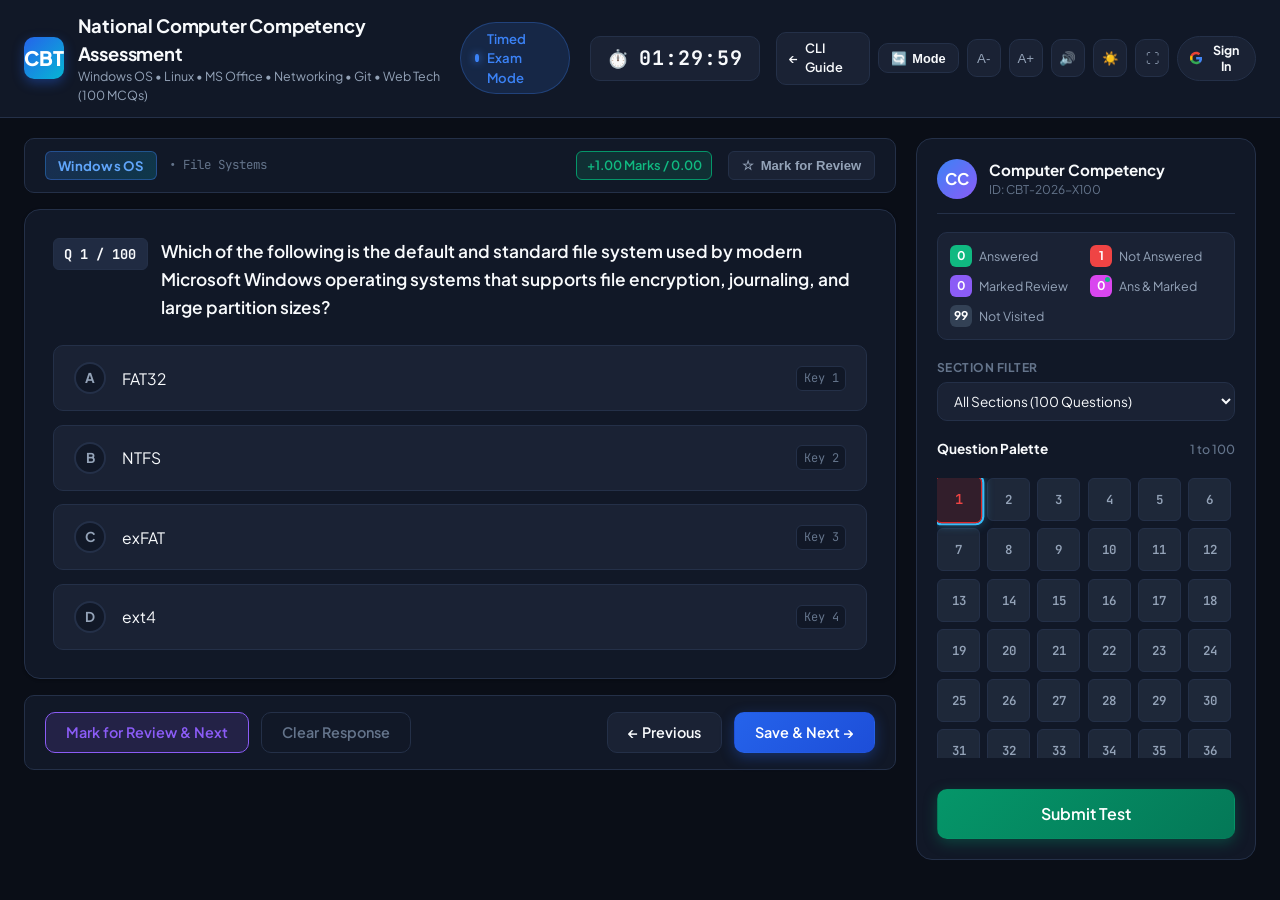
==== commit 2a8b80e6: "feat: integrate CBT test score and Google Sign-In with NextSem CS-Guide profile" ====
--- a/cbt/index.html
+++ b/cbt/index.html
@@ -44,6 +44,15 @@
         <button type="button" class="btn-icon" id="btn-sound-toggle" title="Toggle Sound Feedback" aria-label="Toggle Sound Feedback">🔊</button>
         <button type="button" class="btn-icon" id="btn-theme-toggle" title="Toggle Dark/Light Theme" aria-label="Toggle Dark/Light Theme">☀️</button>
         <button type="button" class="btn-icon" id="btn-fullscreen" title="Toggle Fullscreen" aria-label="Toggle Fullscreen">⛶</button>
+        <button type="button" class="header-user-btn" id="btn-header-auth" title="Sign in with Google">
+          <svg class="google-icon-sm" viewBox="0 0 24 24" width="14" height="14" xmlns="http://www.w3.org/2000/svg">
+            <path fill="#4285F4" d="M23.745 12.27c0-.7-.06-1.4-.19-2.07H12v4.51h6.6c-.29 1.52-1.14 2.82-2.4 3.68v3.05h3.88c2.27-2.09 3.665-5.17 3.665-9.17z"/>
+            <path fill="#34A853" d="M12 24c3.24 0 5.95-1.08 7.93-2.91l-3.88-3.05c-1.08.72-2.45 1.16-4.05 1.16-3.12 0-5.77-2.1-6.72-4.93H1.25v3.15C3.26 21.36 7.33 24 12 24z"/>
+            <path fill="#FBBC05" d="M5.28 14.27c-.25-.72-.38-1.49-.38-2.27s.13-1.55.38-2.27V6.58H1.25C.45 8.18 0 10.03 0 12s.45 3.82 1.25 5.42l4.03-3.15z"/>
+            <path fill="#EA4335" d="M12 4.75c1.77 0 3.35.61 4.6 1.8l3.42-3.42C17.95 1.19 15.24 0 12 0 7.33 0 3.26 2.64 1.25 6.58l4.03 3.15c.95-2.83 3.6-4.98 6.72-4.98z"/>
+          </svg>
+          <span id="header-auth-label">Sign In</span>
+        </button>
       </div>
     </header>
 
@@ -114,11 +123,11 @@
       <aside class="sidebar-palette" aria-label="Question Navigation Matrix">
         <div class="palette-panel">
           <!-- Candidate Header -->
-          <div class="candidate-card">
-            <div class="candidate-avatar">CC</div>
+          <div class="candidate-card" id="candidate-card">
+            <div class="candidate-avatar" id="candidate-avatar">CC</div>
             <div class="candidate-info">
-              <h3>Computer Competency</h3>
-              <p>ID: CBT-2026-X100</p>
+              <h3 id="candidate-name">Computer Competency</h3>
+              <p id="candidate-id">ID: CBT-2026-X100</p>
             </div>
           </div>
 
@@ -237,6 +246,66 @@
         </div>
       </div>
 
+      <!-- CS-Guide Google Profile Integration Card -->
+      <div class="cs-guide-sync-card" id="cs-guide-sync-card">
+        <div class="sync-card-header">
+          <div class="sync-card-brand">
+            <div class="sync-logo-badge">🎓</div>
+            <div>
+              <h3>NextSem CS-Guide Profile Integration</h3>
+              <p>Link your 100-MCQ CBT test score to your official Student Profile at CS-Guide.</p>
+            </div>
+          </div>
+          <div class="sync-status-badge" id="sync-status-badge">
+            <span class="sync-status-dot"></span>
+            <span id="sync-status-text">Not Connected</span>
+          </div>
+        </div>
+
+        <!-- Unauthenticated State -->
+        <div class="sync-unauth-box" id="sync-unauth-box">
+          <p class="sync-unauth-desc">
+            Sign in with your Google account to record this assessment score in Google Cloud Firestore under your NextSem CS-Guide student profile. Your verified score and badge will appear on your Student Dashboard!
+          </p>
+          <button type="button" class="btn-google-signin" id="btn-google-sync">
+            <svg class="google-icon" viewBox="0 0 24 24" width="18" height="18" xmlns="http://www.w3.org/2000/svg">
+              <path fill="#4285F4" d="M23.745 12.27c0-.7-.06-1.4-.19-2.07H12v4.51h6.6c-.29 1.52-1.14 2.82-2.4 3.68v3.05h3.88c2.27-2.09 3.665-5.17 3.665-9.17z"/>
+              <path fill="#34A853" d="M12 24c3.24 0 5.95-1.08 7.93-2.91l-3.88-3.05c-1.08.72-2.45 1.16-4.05 1.16-3.12 0-5.77-2.1-6.72-4.93H1.25v3.15C3.26 21.36 7.33 24 12 24z"/>
+              <path fill="#FBBC05" d="M5.28 14.27c-.25-.72-.38-1.49-.38-2.27s.13-1.55.38-2.27V6.58H1.25C.45 8.18 0 10.03 0 12s.45 3.82 1.25 5.42l4.03-3.15z"/>
+              <path fill="#EA4335" d="M12 4.75c1.77 0 3.35.61 4.6 1.8l3.42-3.42C17.95 1.19 15.24 0 12 0 7.33 0 3.26 2.64 1.25 6.58l4.03 3.15c.95-2.83 3.6-4.98 6.72-4.98z"/>
+            </svg>
+            <span>Sign in with Google to Link Score</span>
+          </button>
+        </div>
+
+        <!-- Authenticated State -->
+        <div class="sync-auth-box" id="sync-auth-box" style="display: none;">
+          <div class="student-profile-strip">
+            <img id="user-avatar" class="student-avatar-img" src="https://lh3.googleusercontent.com/a/default-user" alt="Student Avatar" />
+            <div class="student-meta">
+              <div class="student-name-row">
+                <span class="student-name" id="user-display-name">Student Name</span>
+                <span class="student-verified-badge">✓ Google Verified</span>
+              </div>
+              <span class="student-email font-mono" id="user-email">student@gmail.com</span>
+            </div>
+          </div>
+
+          <div class="sync-action-row">
+            <button type="button" class="btn btn-primary btn-sync-now" id="btn-manual-sync">
+              <span>🔄</span> Sync Score to CS-Guide
+            </button>
+            <a href="http://localhost:3001/profile" target="_blank" rel="noopener noreferrer" class="btn btn-secondary btn-view-profile" id="link-csguide-profile">
+              <span>🚀</span> View CS-Guide Profile ↗
+            </a>
+            <button type="button" class="btn-text-logout" id="btn-google-signout" title="Sign out of Google">
+              Sign Out
+            </button>
+          </div>
+          <div class="sync-notification" id="sync-notification" style="display: none;"></div>
+        </div>
+      </div>
+
       <!-- Quick Metrics Grid -->
       <div class="metrics-row">
         <div class="metric-card">
@@ -296,6 +365,11 @@
     </section>
   </div>
 
+  <!-- Firebase SDKs (Compat for Zero-Dependency Static Execution) -->
+  <script src="https://www.gstatic.com/firebasejs/10.12.2/firebase-app-compat.js"></script>
+  <script src="https://www.gstatic.com/firebasejs/10.12.2/firebase-auth-compat.js"></script>
+  <script src="https://www.gstatic.com/firebasejs/10.12.2/firebase-firestore-compat.js"></script>
+
   <!-- Load Questions Dataset and App Engine -->
   <script src="questions.js"></script>
   <script src="app.js"></script>
--- a/cbt/styles.css
+++ b/cbt/styles.css
@@ -1087,6 +1087,329 @@
   font-size: 0.85rem;
   color: var(--text-muted);
   font-weight: 600;
+}
+
+/* =====================================================================
+   CS-Guide Google Profile Integration & Header Auth Pill
+   ===================================================================== */
+.header-user-btn {
+  display: inline-flex;
+  align-items: center;
+  gap: 0.45rem;
+  padding: 0.35rem 0.75rem;
+  border-radius: var(--radius-full);
+  background-color: var(--bg-tertiary);
+  border: 1px solid var(--border-subtle);
+  color: var(--text-primary);
+  font-family: var(--font-main);
+  font-size: 0.78rem;
+  font-weight: 700;
+  cursor: pointer;
+  transition: var(--transition);
+}
+
+.header-user-btn:hover {
+  background-color: var(--bg-elevated);
+  border-color: var(--accent-primary);
+  transform: translateY(-1px);
+}
+
+.header-user-btn.signed-in {
+  border-color: #10b981;
+  background-color: rgba(16, 185, 129, 0.12);
+}
+
+.cs-guide-sync-card {
+  background: linear-gradient(135deg, rgba(17, 24, 39, 0.95), rgba(30, 41, 59, 0.85));
+  border: 1.5px solid rgba(59, 130, 246, 0.35);
+  border-radius: var(--radius-lg);
+  padding: 1.75rem 2rem;
+  box-shadow: 0 10px 25px -5px rgba(0, 0, 0, 0.3), 0 0 15px rgba(59, 130, 246, 0.12);
+  display: flex;
+  flex-direction: column;
+  gap: 1.25rem;
+  position: relative;
+  overflow: hidden;
+}
+
+body.light-theme .cs-guide-sync-card {
+  background: linear-gradient(135deg, #ffffff, #f0f7ff);
+  border-color: #bfdbfe;
+  box-shadow: 0 10px 25px -5px rgba(37, 99, 235, 0.1);
+}
+
+.cs-guide-sync-card::before {
+  content: '';
+  position: absolute;
+  top: 0;
+  left: 0;
+  width: 4px;
+  height: 100%;
+  background: linear-gradient(to bottom, #3b82f6, #06b6d4);
+}
+
+.sync-card-header {
+  display: flex;
+  align-items: center;
+  justify-content: space-between;
+  gap: 1rem;
+  flex-wrap: wrap;
+}
+
+.sync-card-brand {
+  display: flex;
+  align-items: center;
+  gap: 0.85rem;
+}
+
+.sync-logo-badge {
+  width: 42px;
+  height: 42px;
+  border-radius: var(--radius-md);
+  background: linear-gradient(135deg, #2563eb, #06b6d4);
+  color: #fff;
+  display: flex;
+  align-items: center;
+  justify-content: center;
+  font-size: 1.3rem;
+  box-shadow: 0 4px 10px rgba(37, 99, 235, 0.3);
+  flex-shrink: 0;
+}
+
+.sync-card-brand h3 {
+  font-size: 1.15rem;
+  font-weight: 800;
+  letter-spacing: -0.01em;
+  color: var(--text-primary);
+  margin: 0;
+}
+
+.sync-card-brand p {
+  font-size: 0.82rem;
+  color: var(--text-secondary);
+  margin: 0.15rem 0 0;
+}
+
+.sync-status-badge {
+  display: inline-flex;
+  align-items: center;
+  gap: 0.45rem;
+  padding: 0.3rem 0.85rem;
+  border-radius: var(--radius-full);
+  font-size: 0.78rem;
+  font-weight: 700;
+  background-color: var(--bg-tertiary);
+  border: 1px solid var(--border-subtle);
+  color: var(--text-secondary);
+}
+
+.sync-status-badge.synced {
+  background-color: rgba(16, 185, 129, 0.15);
+  border-color: #059669;
+  color: #10b981;
+}
+
+.sync-status-dot {
+  width: 7px;
+  height: 7px;
+  border-radius: 50%;
+  background-color: #64748b;
+}
+
+.sync-status-badge.synced .sync-status-dot {
+  background-color: #10b981;
+  box-shadow: 0 0 8px #10b981;
+  animation: pulseDot 2s infinite;
+}
+
+@keyframes pulseDot {
+  0%, 100% { opacity: 1; transform: scale(1); }
+  50% { opacity: 0.4; transform: scale(0.85); }
+}
+
+.sync-unauth-box {
+  display: flex;
+  flex-direction: column;
+  gap: 1rem;
+  background-color: rgba(0, 0, 0, 0.2);
+  border-radius: var(--radius-md);
+  padding: 1.25rem;
+  border: 1px dashed var(--border-subtle);
+}
+
+body.light-theme .sync-unauth-box {
+  background-color: rgba(241, 245, 249, 0.6);
+  border-color: #cbd5e1;
+}
+
+.sync-unauth-desc {
+  font-size: 0.88rem;
+  line-height: 1.5;
+  color: var(--text-secondary);
+  margin: 0;
+}
+
+.btn-google-signin {
+  align-self: flex-start;
+  display: inline-flex;
+  align-items: center;
+  gap: 0.75rem;
+  background-color: #ffffff;
+  color: #1f2937;
+  font-family: var(--font-main);
+  font-size: 0.92rem;
+  font-weight: 700;
+  padding: 0.7rem 1.4rem;
+  border-radius: var(--radius-md);
+  border: 1px solid #d1d5db;
+  box-shadow: 0 2px 6px rgba(0, 0, 0, 0.12);
+  cursor: pointer;
+  transition: var(--transition);
+}
+
+.btn-google-signin:hover {
+  background-color: #f9fafb;
+  box-shadow: 0 4px 12px rgba(0, 0, 0, 0.18);
+  transform: translateY(-1px);
+}
+
+.sync-auth-box {
+  display: flex;
+  flex-direction: column;
+  gap: 1.15rem;
+}
+
+.student-profile-strip {
+  display: flex;
+  align-items: center;
+  gap: 1rem;
+  background-color: var(--bg-tertiary);
+  border: 1px solid var(--border-subtle);
+  border-radius: var(--radius-md);
+  padding: 0.85rem 1.15rem;
+}
+
+.student-avatar-img {
+  width: 44px;
+  height: 44px;
+  border-radius: var(--radius-md);
+  border: 2px solid #3b82f6;
+  object-fit: cover;
+  flex-shrink: 0;
+}
+
+.student-meta {
+  display: flex;
+  flex-direction: column;
+  gap: 0.15rem;
+  min-width: 0;
+}
+
+.student-name-row {
+  display: flex;
+  align-items: center;
+  gap: 0.5rem;
+  flex-wrap: wrap;
+}
+
+.student-name {
+  font-size: 0.95rem;
+  font-weight: 800;
+  color: var(--text-primary);
+}
+
+.student-verified-badge {
+  font-size: 0.7rem;
+  font-weight: 700;
+  padding: 0.15rem 0.55rem;
+  border-radius: var(--radius-full);
+  background-color: rgba(16, 185, 129, 0.15);
+  color: #10b981;
+  border: 1px solid rgba(16, 185, 129, 0.3);
+}
+
+.student-email {
+  font-size: 0.78rem;
+  color: var(--text-muted);
+}
+
+.sync-action-row {
+  display: flex;
+  align-items: center;
+  gap: 0.75rem;
+  flex-wrap: wrap;
+}
+
+.btn-sync-now {
+  display: inline-flex;
+  align-items: center;
+  gap: 0.45rem;
+  background: var(--accent-primary);
+  color: #fff;
+  font-weight: 700;
+  font-size: 0.86rem;
+  padding: 0.65rem 1.15rem;
+  border-radius: var(--radius-md);
+  border: none;
+  cursor: pointer;
+  transition: var(--transition);
+}
+
+.btn-sync-now:hover {
+  background: var(--accent-primary-hover);
+  transform: translateY(-1px);
+}
+
+.btn-view-profile {
+  display: inline-flex;
+  align-items: center;
+  gap: 0.45rem;
+  background-color: var(--bg-tertiary);
+  border: 1px solid var(--border-subtle);
+  color: var(--text-primary);
+  font-weight: 700;
+  font-size: 0.86rem;
+  padding: 0.65rem 1.15rem;
+  border-radius: var(--radius-md);
+  text-decoration: none;
+  cursor: pointer;
+  transition: var(--transition);
+}
+
+.btn-view-profile:hover {
+  background-color: var(--bg-elevated);
+  border-color: var(--accent-primary);
+  color: #fff;
+  transform: translateY(-1px);
+}
+
+.btn-text-logout {
+  background: none;
+  border: none;
+  color: var(--text-muted);
+  font-size: 0.78rem;
+  font-weight: 600;
+  cursor: pointer;
+  text-decoration: underline;
+  padding: 0.4rem 0.6rem;
+  transition: var(--transition);
+}
+
+.btn-text-logout:hover {
+  color: #ef4444;
+}
+
+.sync-notification {
+  font-size: 0.82rem;
+  font-weight: 600;
+  padding: 0.65rem 1rem;
+  border-radius: var(--radius-sm);
+  background-color: rgba(16, 185, 129, 0.12);
+  border: 1px solid #059669;
+  color: #10b981;
+  display: flex;
+  align-items: center;
+  gap: 0.5rem;
 }
 
 .metrics-row {
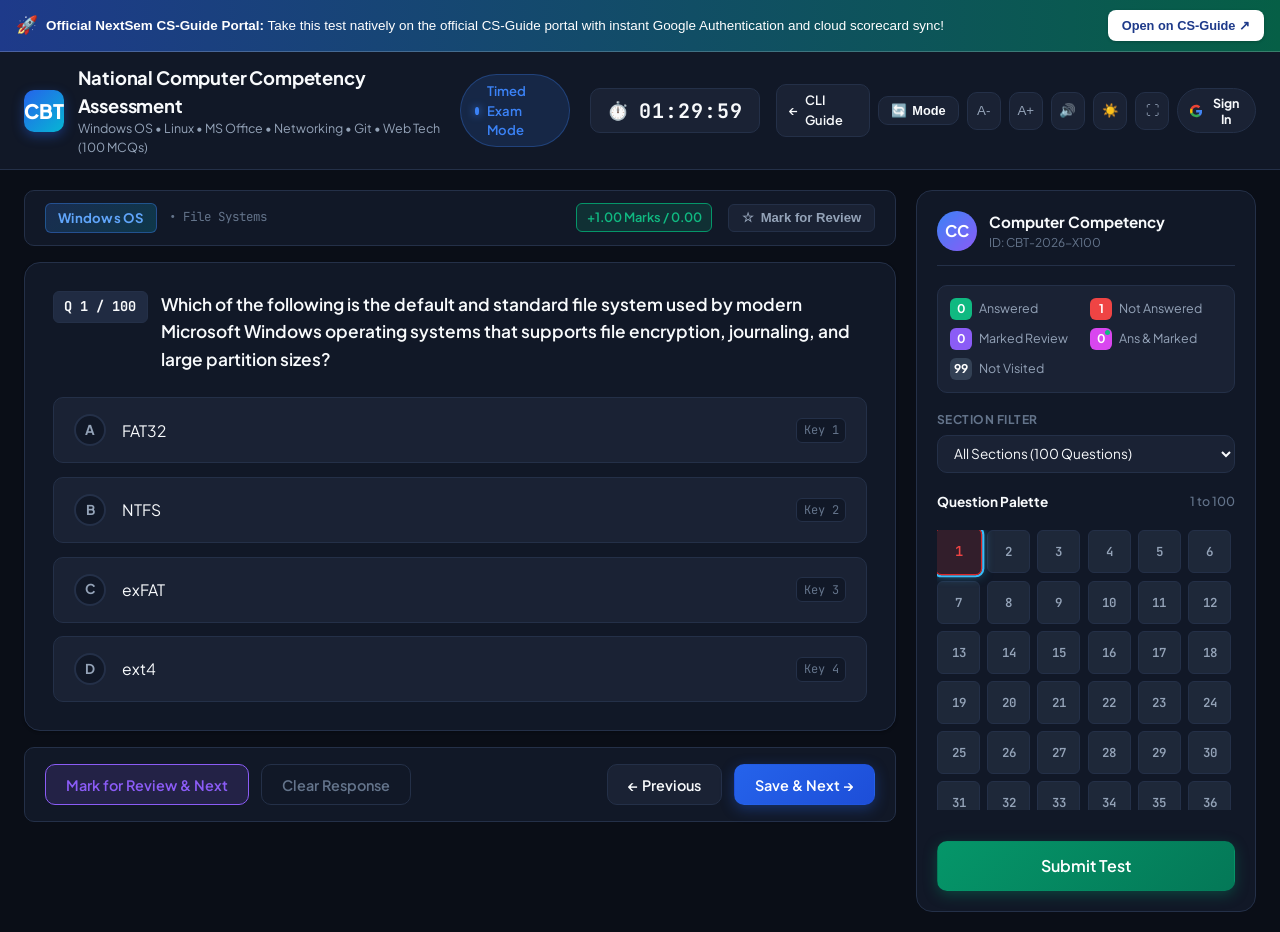
==== commit 30c01a5c: "feat(cbt): add CS-Guide official portal integration banner and graceful auth redirect" ====
--- a/cbt/index.html
+++ b/cbt/index.html
@@ -10,6 +10,17 @@
 </head>
 <body>
   <div class="app-container">
+    <!-- Official CS-Guide First-Party Integration Banner -->
+    <div style="background: linear-gradient(90deg, #1e3a8a, #065f46); color: #ffffff; padding: 10px 16px; display: flex; align-items: center; justify-content: space-between; gap: 12px; font-family: -apple-system, BlinkMacSystemFont, 'Segoe UI', Roboto, sans-serif; font-size: 0.84rem; border-bottom: 1px solid rgba(255,255,255,0.2);">
+      <div style="display: flex; align-items: center; gap: 8px;">
+        <span style="font-size: 1.1rem;">🚀</span>
+        <span><strong>Official NextSem CS-Guide Portal:</strong> Take this test natively on the official CS-Guide portal with instant Google Authentication and cloud scorecard sync!</span>
+      </div>
+      <a href="https://ignou-study-notes-by-nextsem.web.app/cbt/" style="background: #ffffff; color: #1e3a8a; font-weight: 800; padding: 6px 14px; border-radius: 8px; text-decoration: none; white-space: nowrap; font-size: 0.8rem; box-shadow: 0 1px 3px rgba(0,0,0,0.2);">
+        Open on CS-Guide ↗
+      </a>
+    </div>
+
     <!-- Top Examination Header -->
     <header class="cbt-header">
       <div class="brand-section">
